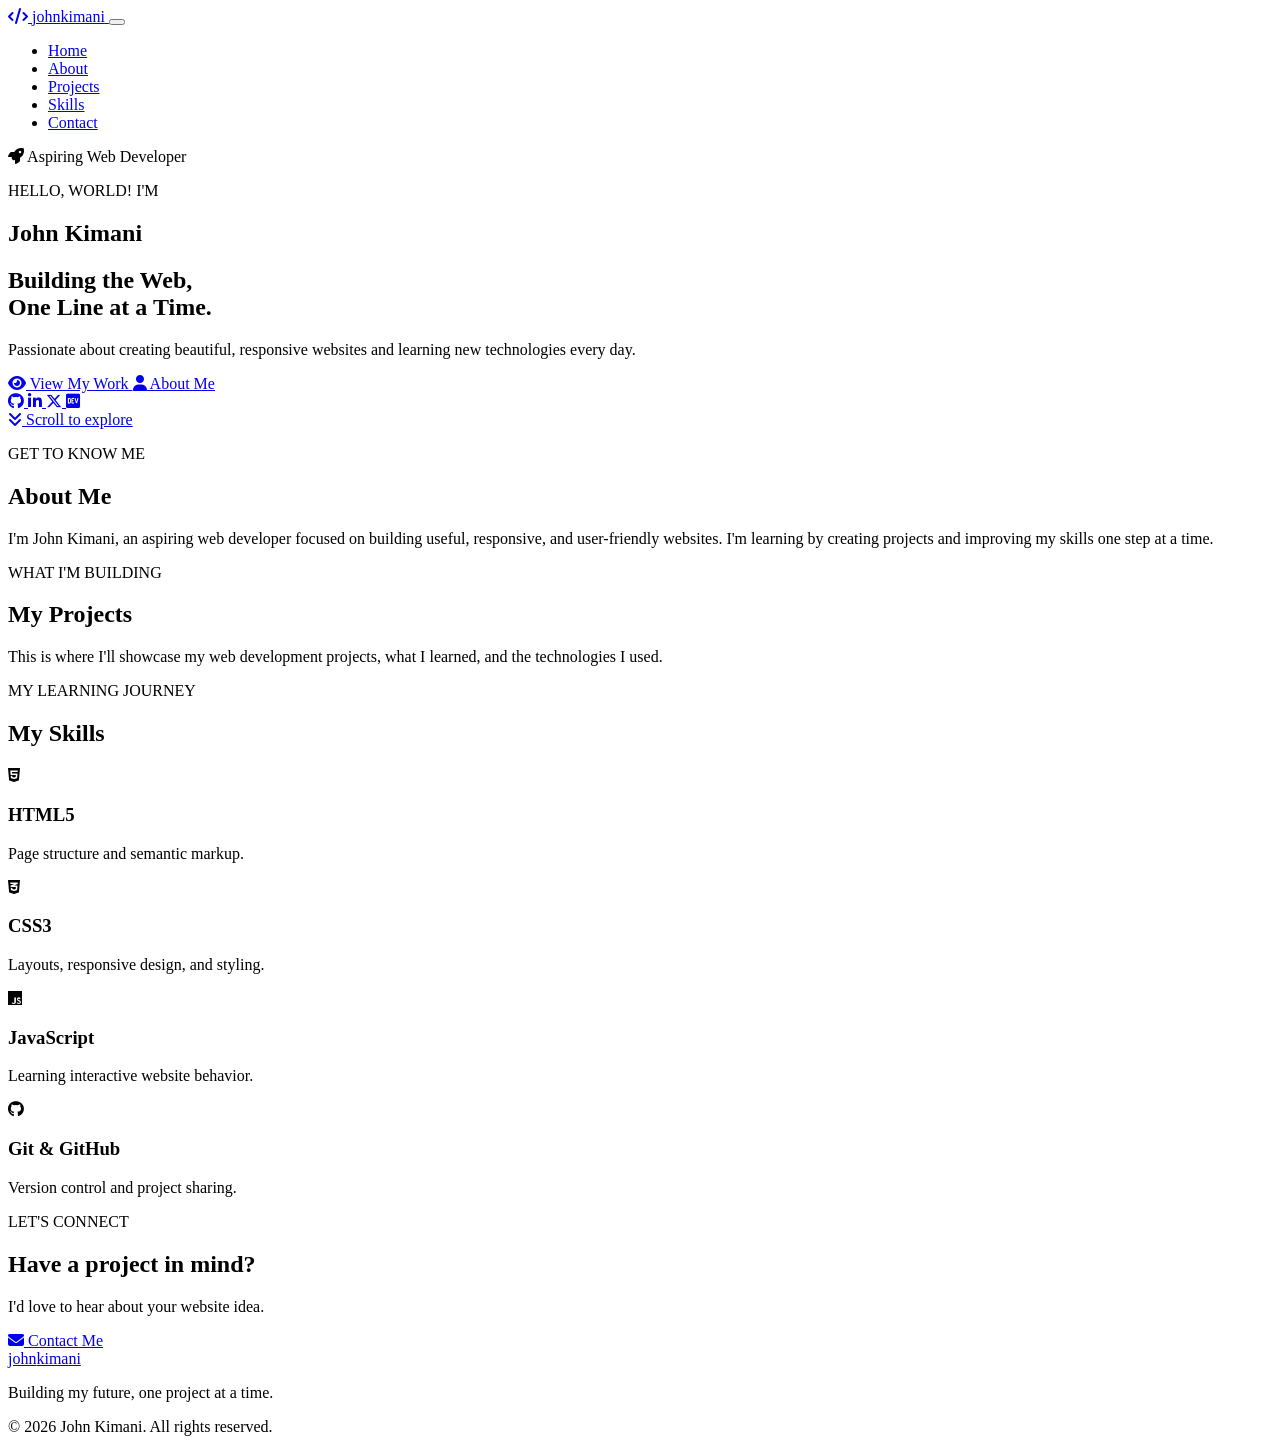
==== index.html @ b5bb5825 "Update index.html" ====
<!DOCTYPE html>
<html lang="en">
<head>
  <meta charset="UTF-8">
  <meta name="viewport" content="width=device-width, initial-scale=1.0">

  <meta name="theme-color" content="#050b13">
  <meta name="description" content="John Kimani's web development portfolio. Explore my projects, skills, and journey as a developer.">

  <title>John Kimani | Web Developer</title>

  <link rel="stylesheet" href="styles.css">

  <link
    rel="stylesheet"
    href="https://cdnjs.cloudflare.com/ajax/libs/font-awesome/6.5.2/css/all.min.css"
  >

  <script src="script.js" defer></script>
</head>

<body>
  <!-- Navigation -->
  <header class="site-header">
    <nav class="navbar" aria-label="Main navigation">

      <a href="#home" class="logo" aria-label="John Kimani home">
        <span class="logo-icon">
          <i class="fas fa-code"></i>
        </span>

        <span class="logo-text">
          john<span class="highlight">kimani</span>
        </span>
      </a>

      <button
        class="hamburger"
        id="menu-toggle"
        type="button"
        aria-label="Open navigation menu"
        aria-expanded="false"
        aria-controls="nav-links"
      >
        <span></span>
        <span></span>
        <span></span>
      </button>

      <ul class="nav-links" id="nav-links">
        <li><a href="#home" class="active">Home</a></li>
        <li><a href="#about">About</a></li>
        <li><a href="#projects">Projects</a></li>
        <li><a href="#skills">Skills</a></li>
        <li><a href="#contact">Contact</a></li>
      </ul>

    </nav>
  </header>

  <main>
    <!-- Hero banner -->
    <section class="hero" id="home">
      <div class="hero-overlay"></div>

      <div class="hero-content">

        <div class="badge">
          <i class="fas fa-rocket"></i>
          Aspiring Web Developer
        </div>

        <p class="intro">HELLO, WORLD! I'M</p>

        <h1>
          John <span class="highlight">Kimani</span>
        </h1>

        <h2>
          Building the Web,<br>
          <span class="highlight">One Line at a Time.</span>
        </h2>

        <p class="hero-description">
          Passionate about creating beautiful, responsive websites
          and learning new technologies every day.
        </p>

        <div class="hero-buttons">
          <a href="#projects" class="btn btn-primary">
            <i class="fas fa-eye"></i>
            View My Work
          </a>

          <a href="#about" class="btn btn-secondary">
            <i class="fas fa-user"></i>
            About Me
          </a>
        </div>

        <div class="social-icons" aria-label="Social profiles">
          <a
            href="https://github.com/kimanit39"
            target="_blank"
            rel="noopener noreferrer"
            aria-label="GitHub"
          >
            <i class="fab fa-github"></i>
          </a>

          <!-- Replace # with your real profile URLs -->
          <a href="#" aria-label="LinkedIn">
            <i class="fab fa-linkedin-in"></i>
          </a>

          <a href="#" aria-label="X">
            <i class="fab fa-x-twitter"></i>
          </a>

          <a href="#" aria-label="DEV Community">
            <i class="fab fa-dev"></i>
          </a>
        </div>

        <a href="#about" class="scroll-down">
          <i class="fas fa-angles-down"></i>
          <span>Scroll to explore</span>
        </a>

      </div>
    </section>

    <!-- About section -->
    <section class="content-section" id="about">
      <p class="section-label">GET TO KNOW ME</p>
      <h2>About <span class="highlight">Me</span></h2>

      <p>
        I'm John Kimani, an aspiring web developer focused on
        building useful, responsive, and user-friendly websites.
        I'm learning by creating projects and improving my skills
        one step at a time.
      </p>
    </section>

    <!-- Projects section -->
    <section class="content-section" id="projects">
      <p class="section-label">WHAT I'M BUILDING</p>
      <h2>My <span class="highlight">Projects</span></h2>

      <p>
        This is where I'll showcase my web development projects,
        what I learned, and the technologies I used.
      </p>

      <!-- Add your real project cards here -->
    </section>

    <!-- Skills section -->
    <section class="content-section" id="skills">
      <p class="section-label">MY LEARNING JOURNEY</p>
      <h2>My <span class="highlight">Skills</span></h2>

      <div class="skills-grid">
        <article class="skill-card">
          <i class="fab fa-html5"></i>
          <h3>HTML5</h3>
          <p>Page structure and semantic markup.</p>
        </article>

        <article class="skill-card">
          <i class="fab fa-css3-alt"></i>
          <h3>CSS3</h3>
          <p>Layouts, responsive design, and styling.</p>
        </article>

        <article class="skill-card">
          <i class="fab fa-js"></i>
          <h3>JavaScript</h3>
          <p>Learning interactive website behavior.</p>
        </article>

        <article class="skill-card">
          <i class="fab fa-github"></i>
          <h3>Git & GitHub</h3>
          <p>Version control and project sharing.</p>
        </article>
      </div>
    </section>

    <!-- Contact section -->
    <section class="content-section contact-section" id="contact">
      <p class="section-label">LET'S CONNECT</p>
      <h2>Have a project <span class="highlight">in mind?</span></h2>

      <p>I'd love to hear about your website idea.</p>

      <a href="mailto:your-email@example.com" class="btn btn-primary">
        <i class="fas fa-envelope"></i>
        Contact Me
      </a>
    </section>
  </main>

  <footer class="site-footer">
    <a href="#home" class="footer-logo">
      john<span class="highlight">kimani</span>
    </a>

    <p>Building my future, one project at a time.</p>

    <p class="copyright">
      &copy; <span id="year">2026</span> John Kimani.
      All rights reserved.
    </p>
  </footer>
</body>
</html>
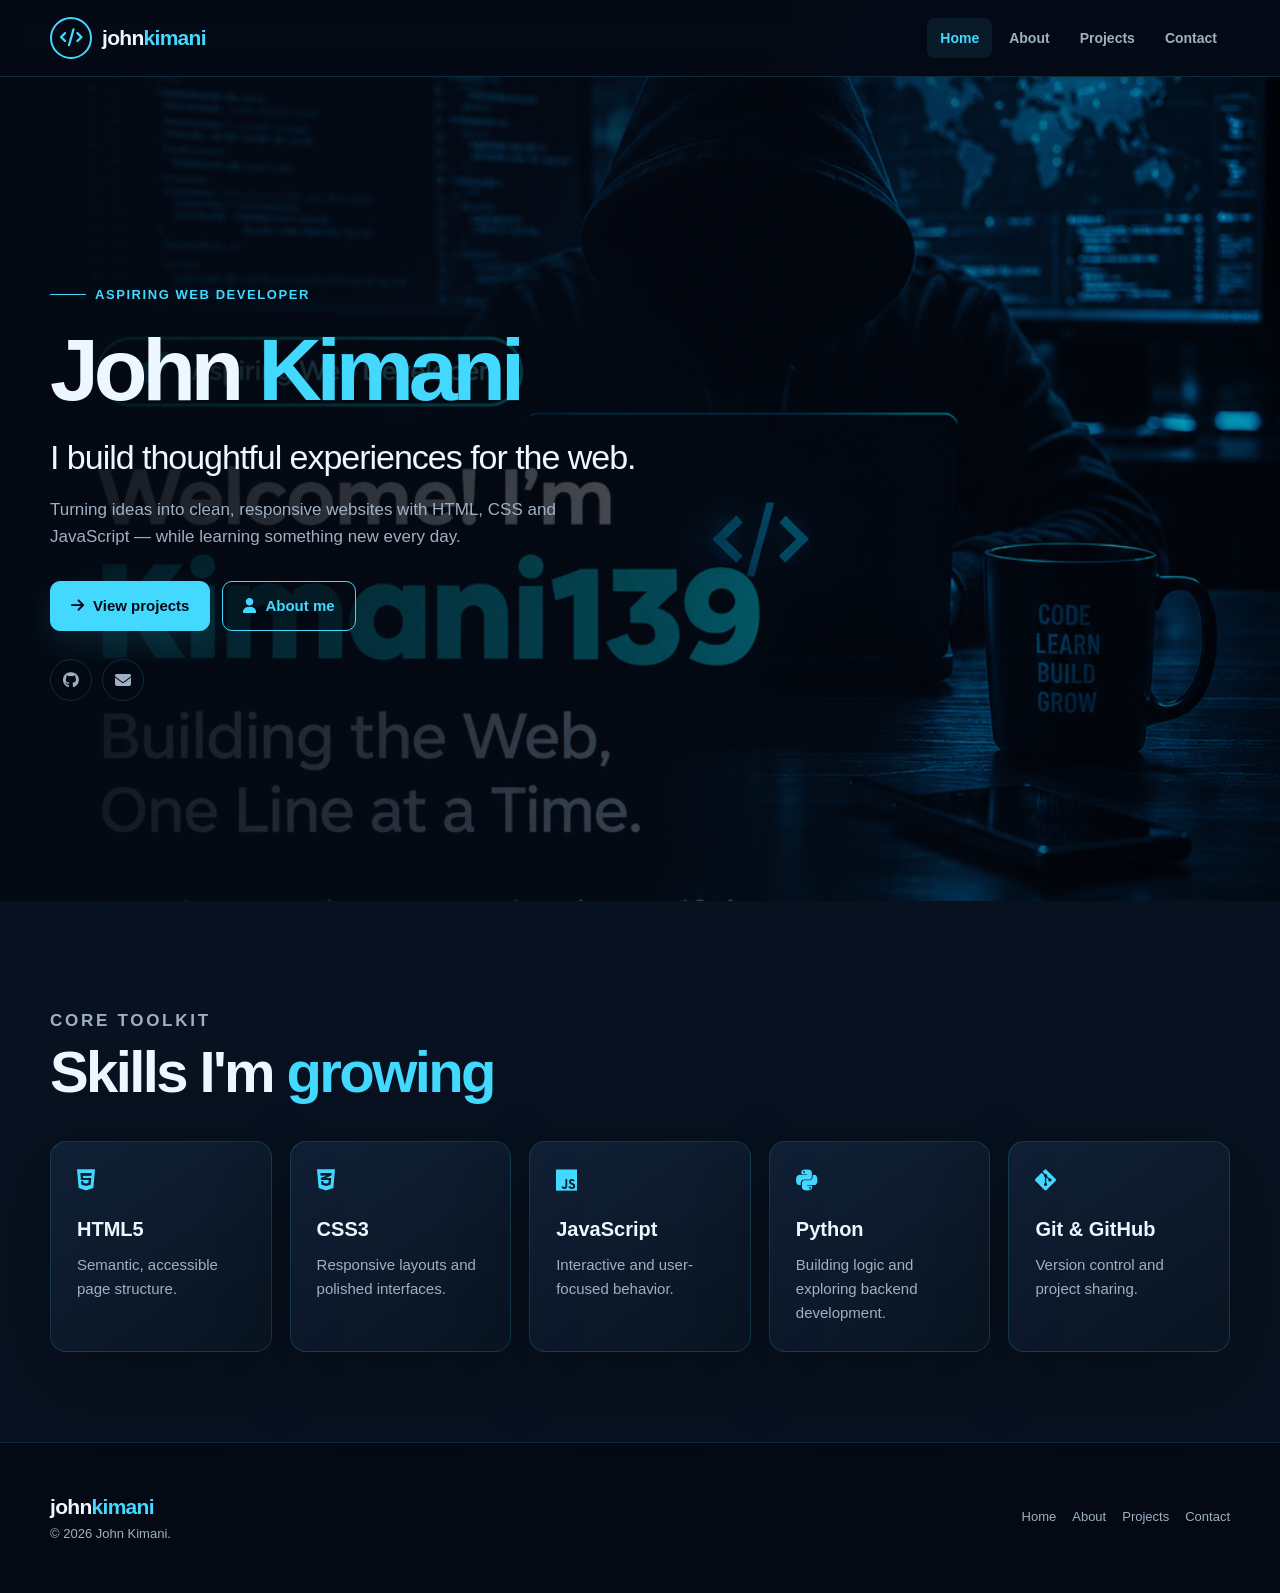
==== commit 3feae97e: "Upgrade portfolio website" ====
--- a/index.html
+++ b/index.html
@@ -1,219 +1,79 @@
-
-<!DOCTYPE html>
+<!doctype html>
 <html lang="en">
 <head>
   <meta charset="UTF-8">
   <meta name="viewport" content="width=device-width, initial-scale=1.0">
-
-  <meta name="theme-color" content="#050b13">
-  <meta name="description" content="John Kimani's web development portfolio. Explore my projects, skills, and journey as a developer.">
-
+  <meta name="theme-color" content="#07111f">
+  <meta name="description" content="John Kimani — aspiring web developer building accessible, responsive websites.">
   <title>John Kimani | Web Developer</title>
-
   <link rel="stylesheet" href="styles.css">
-
-  <link
-    rel="stylesheet"
-    href="https://cdnjs.cloudflare.com/ajax/libs/font-awesome/6.5.2/css/all.min.css"
-  >
-
+  <link rel="stylesheet" href="https://cdnjs.cloudflare.com/ajax/libs/font-awesome/6.5.2/css/all.min.css">
   <script src="script.js" defer></script>
 </head>
-
 <body>
-  <!-- Navigation -->
   <header class="site-header">
     <nav class="navbar" aria-label="Main navigation">
-
-      <a href="#home" class="logo" aria-label="John Kimani home">
-        <span class="logo-icon">
-          <i class="fas fa-code"></i>
-        </span>
-
-        <span class="logo-text">
-          john<span class="highlight">kimani</span>
-        </span>
+      <a href="index.html" class="logo" aria-label="John Kimani home">
+        <span class="logo-icon"><i class="fas fa-code"></i></span>
+        <span>john<span class="highlight">kimani</span></span>
       </a>
-
-      <button
-        class="hamburger"
-        id="menu-toggle"
-        type="button"
-        aria-label="Open navigation menu"
-        aria-expanded="false"
-        aria-controls="nav-links"
-      >
-        <span></span>
-        <span></span>
-        <span></span>
+      <button class="hamburger" id="menu-toggle" type="button" aria-label="Open navigation menu" aria-expanded="false" aria-controls="nav-links">
+        <span></span><span></span><span></span>
       </button>
-
       <ul class="nav-links" id="nav-links">
-        <li><a href="#home" class="active">Home</a></li>
-        <li><a href="#about">About</a></li>
-        <li><a href="#projects">Projects</a></li>
-        <li><a href="#skills">Skills</a></li>
-        <li><a href="#contact">Contact</a></li>
+        <li><a href="index.html" class="active">Home</a></li>
+        <li><a href="about.html">About</a></li>
+        <li><a href="project.html">Projects</a></li>
+        <li><a href="contact.html">Contact</a></li>
       </ul>
-
     </nav>
   </header>
 
   <main>
-    <!-- Hero banner -->
     <section class="hero" id="home">
-      <div class="hero-overlay"></div>
-
-      <div class="hero-content">
-
-        <div class="badge">
-          <i class="fas fa-rocket"></i>
-          Aspiring Web Developer
+      <div class="hero-inner">
+        <div class="hero-copy">
+          <p class="eyebrow">Aspiring web developer</p>
+          <h1>John <span class="highlight">Kimani</span></h1>
+          <p class="hero-subtitle">I build thoughtful experiences for the web.</p>
+          <p class="hero-description">Turning ideas into clean, responsive websites with HTML, CSS and JavaScript — while learning something new every day.</p>
+          <div class="hero-actions">
+            <a href="project.html" class="btn btn-primary"><i class="fas fa-arrow-right"></i> View projects</a>
+            <a href="about.html" class="btn btn-secondary"><i class="fas fa-user"></i> About me</a>
+          </div>
+          <div class="social-icons" aria-label="Social profiles">
+            <a href="https://github.com/kimanit39" target="_blank" rel="noopener noreferrer" aria-label="GitHub"><i class="fab fa-github"></i></a>
+            <a href="mailto:your-email@example.com" aria-label="Email"><i class="fas fa-envelope"></i></a>
+          </div>
         </div>
-
-        <p class="intro">HELLO, WORLD! I'M</p>
-
-        <h1>
-          John <span class="highlight">Kimani</span>
-        </h1>
-
-        <h2>
-          Building the Web,<br>
-          <span class="highlight">One Line at a Time.</span>
-        </h2>
-
-        <p class="hero-description">
-          Passionate about creating beautiful, responsive websites
-          and learning new technologies every day.
-        </p>
-
-        <div class="hero-buttons">
-          <a href="#projects" class="btn btn-primary">
-            <i class="fas fa-eye"></i>
-            View My Work
-          </a>
-
-          <a href="#about" class="btn btn-secondary">
-            <i class="fas fa-user"></i>
-            About Me
-          </a>
-        </div>
-
-        <div class="social-icons" aria-label="Social profiles">
-          <a
-            href="https://github.com/kimanit39"
-            target="_blank"
-            rel="noopener noreferrer"
-            aria-label="GitHub"
-          >
-            <i class="fab fa-github"></i>
-          </a>
-
-          <!-- Replace # with your real profile URLs -->
-          <a href="#" aria-label="LinkedIn">
-            <i class="fab fa-linkedin-in"></i>
-          </a>
-
-          <a href="#" aria-label="X">
-            <i class="fab fa-x-twitter"></i>
-          </a>
-
-          <a href="#" aria-label="DEV Community">
-            <i class="fab fa-dev"></i>
-          </a>
-        </div>
-
-        <a href="#about" class="scroll-down">
-          <i class="fas fa-angles-down"></i>
-          <span>Scroll to explore</span>
-        </a>
-
       </div>
     </section>
 
-    <!-- About section -->
-    <section class="content-section" id="about">
-      <p class="section-label">GET TO KNOW ME</p>
-      <h2>About <span class="highlight">Me</span></h2>
-
-      <p>
-        I'm John Kimani, an aspiring web developer focused on
-        building useful, responsive, and user-friendly websites.
-        I'm learning by creating projects and improving my skills
-        one step at a time.
-      </p>
-    </section>
-
-    <!-- Projects section -->
-    <section class="content-section" id="projects">
-      <p class="section-label">WHAT I'M BUILDING</p>
-      <h2>My <span class="highlight">Projects</span></h2>
-
-      <p>
-        This is where I'll showcase my web development projects,
-        what I learned, and the technologies I used.
-      </p>
-
-      <!-- Add your real project cards here -->
-    </section>
-
-    <!-- Skills section -->
     <section class="content-section" id="skills">
-      <p class="section-label">MY LEARNING JOURNEY</p>
-      <h2>My <span class="highlight">Skills</span></h2>
-
+      <div class="section-heading">
+        <p class="section-label">Core toolkit</p>
+        <h2>Skills I'm <span class="highlight">growing</span></h2>
+      </div>
       <div class="skills-grid">
-        <article class="skill-card">
-          <i class="fab fa-html5"></i>
-          <h3>HTML5</h3>
-          <p>Page structure and semantic markup.</p>
-        </article>
-
-        <article class="skill-card">
-          <i class="fab fa-css3-alt"></i>
-          <h3>CSS3</h3>
-          <p>Layouts, responsive design, and styling.</p>
-        </article>
-
-        <article class="skill-card">
-          <i class="fab fa-js"></i>
-          <h3>JavaScript</h3>
-          <p>Learning interactive website behavior.</p>
-        </article>
-
-        <article class="skill-card">
-          <i class="fab fa-github"></i>
-          <h3>Git & GitHub</h3>
-          <p>Version control and project sharing.</p>
-        </article>
+        <article class="skill-card"><i class="fab fa-html5"></i><h3>HTML5</h3><p>Semantic, accessible page structure.</p></article>
+        <article class="skill-card"><i class="fab fa-css3-alt"></i><h3>CSS3</h3><p>Responsive layouts and polished interfaces.</p></article>
+        <article class="skill-card"><i class="fab fa-js"></i><h3>JavaScript</h3><p>Interactive and user-focused behavior.</p></article>
+        <article class="skill-card"><i class="fab fa-python"></i><h3>Python</h3><p>Building logic and exploring backend development.</p></article>
+        <article class="skill-card"><i class="fab fa-git-alt"></i><h3>Git & GitHub</h3><p>Version control and project sharing.</p></article>
       </div>
-    </section>
-
-    <!-- Contact section -->
-    <section class="content-section contact-section" id="contact">
-      <p class="section-label">LET'S CONNECT</p>
-      <h2>Have a project <span class="highlight">in mind?</span></h2>
-
-      <p>I'd love to hear about your website idea.</p>
-
-      <a href="mailto:your-email@example.com" class="btn btn-primary">
-        <i class="fas fa-envelope"></i>
-        Contact Me
-      </a>
     </section>
   </main>
 
   <footer class="site-footer">
-    <a href="#home" class="footer-logo">
-      john<span class="highlight">kimani</span>
-    </a>
-
-    <p>Building my future, one project at a time.</p>
-
-    <p class="copyright">
-      &copy; <span id="year">2026</span> John Kimani.
-      All rights reserved.
-    </p>
+    <div class="footer-inner">
+      <div>
+        <a href="index.html" class="logo"><span>john<span class="highlight">kimani</span></span></a>
+        <p>&copy; <span id="year">2026</span> John Kimani.</p>
+      </div>
+      <nav class="footer-links" aria-label="Footer navigation">
+        <a href="index.html">Home</a><a href="about.html">About</a><a href="project.html">Projects</a><a href="contact.html">Contact</a>
+      </nav>
+    </div>
   </footer>
 </body>
 </html>
--- a/styles.css
+++ b/styles.css
@@ -0,0 +1,578 @@
+:root {
+  --bg: #07111f;
+  --bg-deep: #040913;
+  --panel: #0d1a2b;
+  --panel-light: #12233a;
+  --cyan: #43d9ff;
+  --cyan-strong: #20bde8;
+  --text: #edf7ff;
+  --muted: #9fb0c3;
+  --border: rgba(67, 217, 255, 0.16);
+  --shadow: 0 24px 70px rgba(0, 0, 0, 0.28);
+}
+
+* {
+  box-sizing: border-box;
+  margin: 0;
+  padding: 0;
+}
+
+html {
+  scroll-behavior: smooth;
+  scroll-padding-top: 84px;
+}
+
+body {
+  min-height: 100vh;
+  background:
+    radial-gradient(circle at 85% 12%, rgba(67, 217, 255, 0.08), transparent 24rem),
+    var(--bg);
+  color: var(--text);
+  font-family: Inter, "Segoe UI", Arial, sans-serif;
+  line-height: 1.6;
+  overflow-x: hidden;
+}
+
+a { color: inherit; text-decoration: none; }
+button, input, textarea { font: inherit; }
+img { max-width: 100%; display: block; }
+
+.highlight { color: var(--cyan); }
+
+.site-header {
+  position: sticky;
+  top: 0;
+  z-index: 1000;
+  background: rgba(4, 9, 19, 0.86);
+  border-bottom: 1px solid var(--border);
+  backdrop-filter: blur(16px);
+}
+
+.navbar {
+  width: min(1180px, calc(100% - 40px));
+  min-height: 76px;
+  margin-inline: auto;
+  display: flex;
+  align-items: center;
+  justify-content: space-between;
+}
+
+.logo {
+  display: inline-flex;
+  align-items: center;
+  gap: 10px;
+  font-size: 21px;
+  font-weight: 800;
+  letter-spacing: -0.7px;
+}
+
+.logo-icon {
+  width: 42px;
+  height: 42px;
+  display: grid;
+  place-items: center;
+  color: var(--cyan);
+  border: 2px solid var(--cyan);
+  border-radius: 50%;
+  font-size: 18px;
+}
+
+.nav-links {
+  display: flex;
+  align-items: center;
+  gap: 4px;
+  list-style: none;
+}
+
+.nav-links a {
+  display: block;
+  padding: 9px 13px;
+  color: var(--muted);
+  font-size: 14px;
+  font-weight: 700;
+  border-radius: 8px;
+  transition: 180ms ease;
+}
+
+.nav-links a:hover,
+.nav-links a.active {
+  color: var(--cyan);
+  background: rgba(67, 217, 255, 0.08);
+}
+
+.hamburger {
+  display: none;
+  width: 44px;
+  height: 44px;
+  border: 1px solid var(--border);
+  border-radius: 10px;
+  background: transparent;
+  color: var(--cyan);
+  cursor: pointer;
+  align-items: center;
+  justify-content: center;
+  flex-direction: column;
+  gap: 6px;
+}
+
+.hamburger span {
+  width: 22px;
+  height: 2px;
+  background: currentColor;
+  transition: 180ms ease;
+}
+
+.hamburger.active span:nth-child(1) { transform: translateY(8px) rotate(45deg); }
+.hamburger.active span:nth-child(2) { opacity: 0; }
+.hamburger.active span:nth-child(3) { transform: translateY(-8px) rotate(-45deg); }
+
+.hero {
+  min-height: calc(100svh - 76px);
+  display: grid;
+  align-items: center;
+  background:
+    linear-gradient(90deg, rgba(4, 9, 19, 0.96) 0%, rgba(4, 9, 19, 0.72) 52%, rgba(4, 9, 19, 0.25) 100%),
+    url("file_000000006ca882118f6b6e8465ab327e.png") right 35% / cover no-repeat;
+}
+
+.hero-inner {
+  width: min(1180px, calc(100% - 40px));
+  margin-inline: auto;
+  padding: 70px 0;
+}
+
+.hero-copy {
+  max-width: 660px;
+}
+
+.eyebrow {
+  display: inline-flex;
+  align-items: center;
+  gap: 9px;
+  margin-bottom: 22px;
+  color: var(--cyan);
+  font-size: 13px;
+  font-weight: 800;
+  letter-spacing: 0.12em;
+  text-transform: uppercase;
+}
+
+.eyebrow::before {
+  content: "";
+  width: 36px;
+  height: 1px;
+  background: var(--cyan);
+}
+
+.hero h1 {
+  max-width: 700px;
+  font-size: clamp(48px, 8vw, 88px);
+  line-height: 0.98;
+  letter-spacing: -0.06em;
+}
+
+.hero-subtitle {
+  margin-top: 22px;
+  font-size: clamp(22px, 3vw, 34px);
+  line-height: 1.25;
+  letter-spacing: -0.03em;
+}
+
+.hero-description {
+  max-width: 560px;
+  margin-top: 18px;
+  color: var(--muted);
+  font-size: 17px;
+}
+
+.hero-actions {
+  display: flex;
+  flex-wrap: wrap;
+  gap: 12px;
+  margin-top: 30px;
+}
+
+.btn {
+  min-height: 50px;
+  display: inline-flex;
+  align-items: center;
+  justify-content: center;
+  gap: 9px;
+  padding: 12px 20px;
+  border: 1px solid var(--cyan);
+  border-radius: 10px;
+  font-size: 15px;
+  font-weight: 800;
+  transition: 180ms ease;
+}
+
+.btn-primary {
+  background: var(--cyan);
+  color: var(--bg-deep);
+  box-shadow: 0 12px 34px rgba(67, 217, 255, 0.12);
+}
+
+.btn-secondary {
+  color: var(--cyan);
+  background: rgba(4, 9, 19, 0.45);
+}
+
+.btn:hover {
+  transform: translateY(-3px);
+  box-shadow: 0 16px 38px rgba(67, 217, 255, 0.16);
+}
+
+.social-icons {
+  display: flex;
+  gap: 10px;
+  margin-top: 28px;
+}
+
+.social-icons a {
+  width: 42px;
+  height: 42px;
+  display: grid;
+  place-items: center;
+  border: 1px solid var(--border);
+  border-radius: 50%;
+  color: var(--muted);
+  transition: 180ms ease;
+}
+
+.social-icons a:hover {
+  color: var(--cyan);
+  border-color: var(--cyan);
+  transform: translateY(-3px);
+}
+
+.content-section,
+.page-main {
+  width: min(1180px, calc(100% - 40px));
+  margin-inline: auto;
+  padding: 90px 0;
+}
+
+.section-heading {
+  max-width: 720px;
+  margin-bottom: 38px;
+}
+
+.section-heading h2,
+.page-header h1 {
+  margin-top: 8px;
+  font-size: clamp(36px, 5vw, 58px);
+  line-height: 1.05;
+  letter-spacing: -0.045em;
+}
+
+.section-heading p,
+.page-header p {
+  margin-top: 16px;
+  color: var(--muted);
+  font-size: 17px;
+}
+
+.section-label {
+  color: var(--cyan);
+  font-size: 12px;
+  font-weight: 800;
+  letter-spacing: 0.16em;
+  text-transform: uppercase;
+}
+
+.about-grid,
+.project-grid,
+.skills-grid,
+.links-grid,
+.facts-grid {
+  display: grid;
+  gap: 18px;
+}
+
+.about-grid { grid-template-columns: repeat(3, 1fr); }
+.project-grid { grid-template-columns: repeat(3, 1fr); }
+.skills-grid { grid-template-columns: repeat(auto-fit, minmax(180px, 1fr)); }
+.links-grid { grid-template-columns: repeat(3, 1fr); }
+.facts-grid { grid-template-columns: repeat(4, 1fr); }
+
+.card,
+.skill-card,
+.link-card,
+.fact-item,
+.contact-panel,
+.project-card {
+  border: 1px solid var(--border);
+  background: linear-gradient(145deg, rgba(18, 35, 58, 0.82), rgba(10, 21, 35, 0.82));
+  border-radius: 16px;
+  box-shadow: var(--shadow);
+}
+
+.card,
+.skill-card,
+.link-card,
+.fact-item,
+.project-card {
+  padding: 26px;
+  transition: 180ms ease;
+}
+
+.card:hover,
+.skill-card:hover,
+.link-card:hover,
+.project-card:hover {
+  transform: translateY(-6px);
+  border-color: rgba(67, 217, 255, 0.42);
+}
+
+.card i,
+.skill-card i,
+.link-card i,
+.fact-item i {
+  color: var(--cyan);
+  font-size: 24px;
+}
+
+.card h3,
+.skill-card h3,
+.link-card h3,
+.project-card h3 {
+  margin-top: 16px;
+  font-size: 20px;
+}
+
+.card p,
+.skill-card p,
+.link-card p,
+.project-card p {
+  margin-top: 8px;
+  color: var(--muted);
+  font-size: 15px;
+}
+
+.page-header {
+  padding: 76px 0 38px;
+  border-bottom: 1px solid var(--border);
+}
+
+.project-card {
+  display: flex;
+  min-height: 250px;
+  flex-direction: column;
+}
+
+.project-card .project-number {
+  color: var(--cyan);
+  font-size: 12px;
+  font-weight: 800;
+  letter-spacing: 0.14em;
+}
+
+.project-card .tag-row {
+  display: flex;
+  flex-wrap: wrap;
+  gap: 8px;
+  margin-top: auto;
+  padding-top: 24px;
+}
+
+.tag {
+  padding: 5px 9px;
+  border: 1px solid var(--border);
+  border-radius: 30px;
+  color: var(--muted);
+  font-size: 12px;
+}
+
+.fact-item {
+  display: flex;
+  align-items: center;
+  gap: 12px;
+  box-shadow: none;
+}
+
+.skills-tags {
+  display: flex;
+  flex-wrap: wrap;
+  gap: 10px;
+  margin-top: 24px;
+}
+
+.skill-tag {
+  padding: 8px 13px;
+  border: 1px solid var(--border);
+  border-radius: 30px;
+  color: var(--muted);
+  background: rgba(67, 217, 255, 0.04);
+  font-size: 14px;
+}
+
+.contact-layout {
+  display: grid;
+  grid-template-columns: 0.8fr 1.2fr;
+  gap: 24px;
+  margin-top: 38px;
+}
+
+.contact-panel { padding: 32px; }
+
+.contact-links {
+  display: grid;
+  gap: 14px;
+  margin-top: 20px;
+}
+
+.contact-links a,
+.contact-links div {
+  display: flex;
+  align-items: center;
+  gap: 12px;
+  color: var(--muted);
+}
+
+.contact-links i { color: var(--cyan); width: 20px; }
+
+.contact-form {
+  display: grid;
+  gap: 16px;
+}
+
+.field {
+  display: grid;
+  gap: 7px;
+}
+
+.field label {
+  color: var(--muted);
+  font-size: 13px;
+  font-weight: 700;
+}
+
+.field input,
+.field textarea {
+  width: 100%;
+  border: 1px solid var(--border);
+  border-radius: 9px;
+  background: rgba(4, 9, 19, 0.55);
+  color: var(--text);
+  padding: 12px 14px;
+  outline: none;
+}
+
+.field textarea { min-height: 130px; resize: vertical; }
+.field input:focus,
+.field textarea:focus { border-color: var(--cyan); }
+
+.site-footer {
+  border-top: 1px solid var(--border);
+  background: var(--bg-deep);
+}
+
+.footer-inner {
+  width: min(1180px, calc(100% - 40px));
+  min-height: 150px;
+  margin-inline: auto;
+  display: flex;
+  align-items: center;
+  justify-content: space-between;
+  gap: 20px;
+}
+
+.footer-inner p { color: var(--muted); font-size: 13px; }
+
+.footer-links {
+  display: flex;
+  flex-wrap: wrap;
+  gap: 16px;
+  color: var(--muted);
+  font-size: 13px;
+}
+
+.footer-links a:hover { color: var(--cyan); }
+
+:focus-visible {
+  outline: 2px solid var(--cyan);
+  outline-offset: 4px;
+}
+
+@media (max-width: 900px) {
+  .about-grid,
+  .project-grid,
+  .links-grid { grid-template-columns: repeat(2, 1fr); }
+  .skills-grid,
+  .facts-grid { grid-template-columns: repeat(2, 1fr); }
+  .contact-layout { grid-template-columns: 1fr; }
+  .hero { background-position: 62% center; }
+}
+
+@media (max-width: 720px) {
+  .navbar,
+  .hero-inner,
+  .content-section,
+  .page-main,
+  .footer-inner { width: min(100% - 32px, 1180px); }
+
+  .hamburger { display: flex; }
+
+  .nav-links {
+    position: absolute;
+    top: 76px;
+    left: 0;
+    right: 0;
+    display: grid;
+    gap: 4px;
+    padding: 12px 16px 18px;
+    background: rgba(4, 9, 19, 0.98);
+    border-bottom: 1px solid var(--border);
+    opacity: 0;
+    visibility: hidden;
+    transform: translateY(-8px);
+    transition: 180ms ease;
+  }
+
+  .nav-links.active {
+    opacity: 1;
+    visibility: visible;
+    transform: translateY(0);
+  }
+
+  .nav-links a { padding: 12px; }
+
+  .hero {
+    min-height: calc(100svh - 76px);
+    background:
+      linear-gradient(180deg, rgba(4, 9, 19, 0.28), rgba(4, 9, 19, 0.95) 72%),
+      url("file_000000006ca882118f6b6e8465ab327e.png") 64% top / cover no-repeat;
+  }
+
+  .hero-inner {
+    align-self: end;
+    padding: 260px 0 42px;
+  }
+
+  .hero h1 { font-size: clamp(42px, 14vw, 68px); }
+  .hero-subtitle { font-size: 24px; }
+  .hero-description { font-size: 15px; }
+  .content-section,
+  .page-main { padding: 64px 0; }
+
+  .about-grid,
+  .project-grid,
+  .skills-grid,
+  .links-grid,
+  .facts-grid { grid-template-columns: 1fr; }
+
+  .footer-inner {
+    min-height: 180px;
+    align-items: flex-start;
+    justify-content: center;
+    flex-direction: column;
+  }
+}
+
+@media (prefers-reduced-motion: reduce) {
+  html { scroll-behavior: auto; }
+  *, *::before, *::after {
+    animation-duration: 0.01ms !important;
+    transition-duration: 0.01ms !important;
+  }
+}
